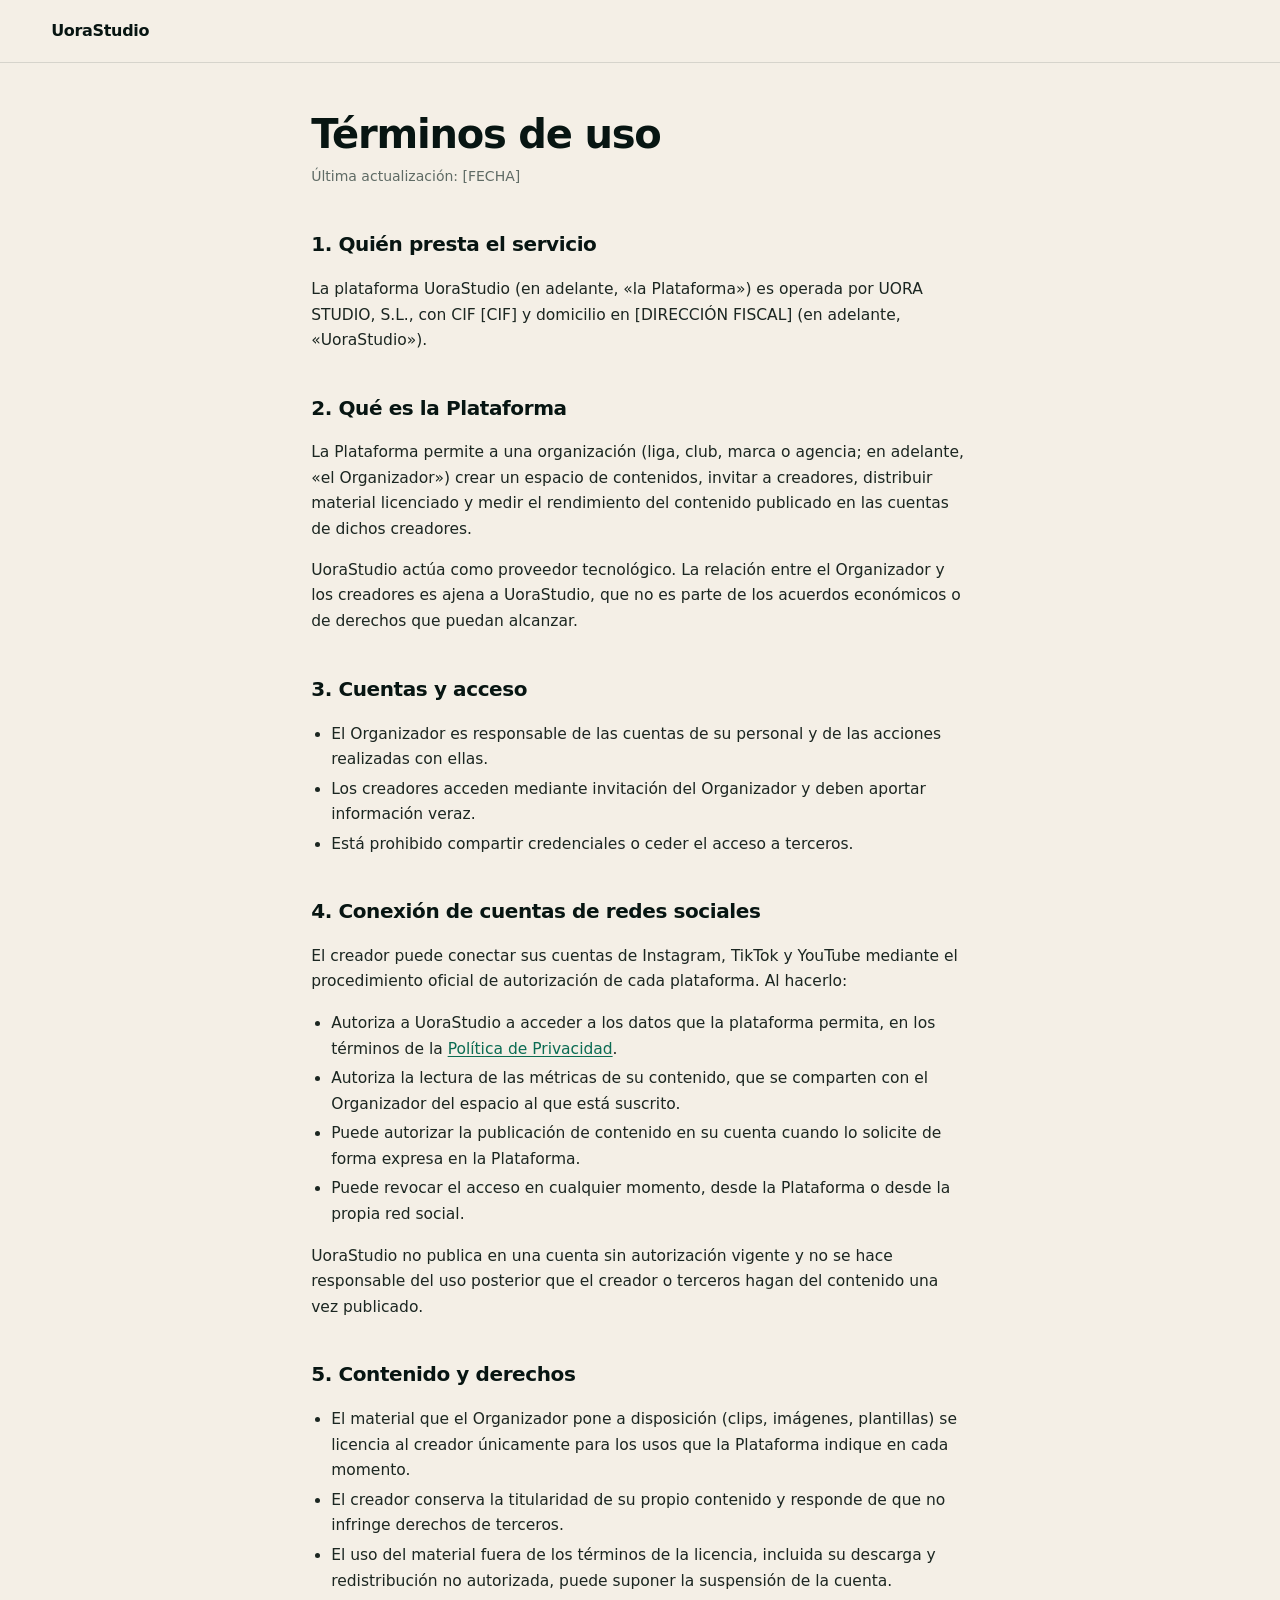
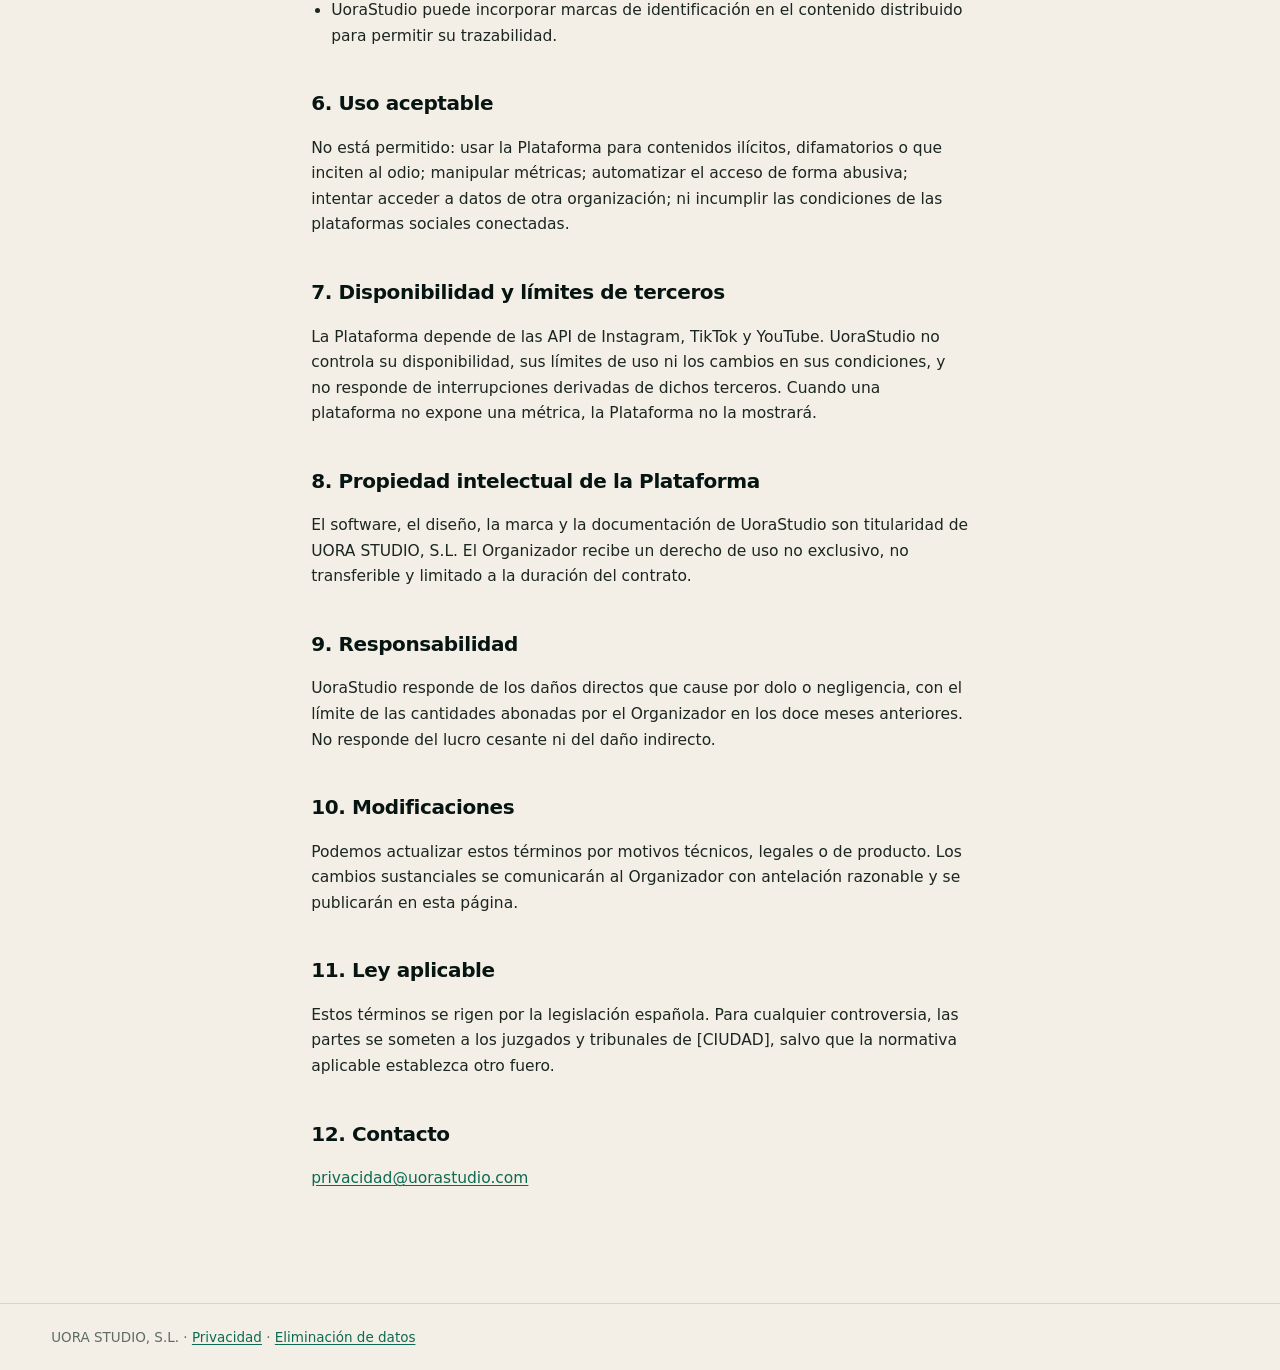
==== legal/terminos.html @ 4728e93a "Legal pages: privacy, terms, data deletion" ====
<!doctype html>
<html lang="es">
<head>
  <meta charset="utf-8" />
  <meta name="viewport" content="width=device-width, initial-scale=1" />
  <title>Términos de uso · UoraStudio</title>
  <meta name="description" content="Condiciones de uso de la plataforma UoraStudio." />
  <link rel="stylesheet" href="legal.css" />
</head>
<body>
  <header><a href="https://www.uorastudio.com">UoraStudio</a></header>
  <main>
    <h1>Términos de uso</h1>
    <p class="meta">Última actualización: <span data-legal="updated">[FECHA]</span></p>

    <h2>1. Quién presta el servicio</h2>
    <p>La plataforma UoraStudio (en adelante, «la Plataforma») es operada por UORA STUDIO, S.L., con CIF [CIF] y domicilio en [DIRECCIÓN FISCAL] (en adelante, «UoraStudio»).</p>

    <h2>2. Qué es la Plataforma</h2>
    <p>La Plataforma permite a una organización (liga, club, marca o agencia; en adelante, «el Organizador») crear un espacio de contenidos, invitar a creadores, distribuir material licenciado y medir el rendimiento del contenido publicado en las cuentas de dichos creadores.</p>
    <p>UoraStudio actúa como proveedor tecnológico. La relación entre el Organizador y los creadores es ajena a UoraStudio, que no es parte de los acuerdos económicos o de derechos que puedan alcanzar.</p>

    <h2>3. Cuentas y acceso</h2>
    <ul>
      <li>El Organizador es responsable de las cuentas de su personal y de las acciones realizadas con ellas.</li>
      <li>Los creadores acceden mediante invitación del Organizador y deben aportar información veraz.</li>
      <li>Está prohibido compartir credenciales o ceder el acceso a terceros.</li>
    </ul>

    <h2>4. Conexión de cuentas de redes sociales</h2>
    <p>El creador puede conectar sus cuentas de Instagram, TikTok y YouTube mediante el procedimiento oficial de autorización de cada plataforma. Al hacerlo:</p>
    <ul>
      <li>Autoriza a UoraStudio a acceder a los datos que la plataforma permita, en los términos de la <a href="privacidad.html">Política de Privacidad</a>.</li>
      <li>Autoriza la lectura de las métricas de su contenido, que se comparten con el Organizador del espacio al que está suscrito.</li>
      <li>Puede autorizar la publicación de contenido en su cuenta cuando lo solicite de forma expresa en la Plataforma.</li>
      <li>Puede revocar el acceso en cualquier momento, desde la Plataforma o desde la propia red social.</li>
    </ul>
    <p>UoraStudio no publica en una cuenta sin autorización vigente y no se hace responsable del uso posterior que el creador o terceros hagan del contenido una vez publicado.</p>

    <h2>5. Contenido y derechos</h2>
    <ul>
      <li>El material que el Organizador pone a disposición (clips, imágenes, plantillas) se licencia al creador únicamente para los usos que la Plataforma indique en cada momento.</li>
      <li>El creador conserva la titularidad de su propio contenido y responde de que no infringe derechos de terceros.</li>
      <li>El uso del material fuera de los términos de la licencia, incluida su descarga y redistribución no autorizada, puede suponer la suspensión de la cuenta.</li>
      <li>UoraStudio puede incorporar marcas de identificación en el contenido distribuido para permitir su trazabilidad.</li>
    </ul>

    <h2>6. Uso aceptable</h2>
    <p>No está permitido: usar la Plataforma para contenidos ilícitos, difamatorios o que inciten al odio; manipular métricas; automatizar el acceso de forma abusiva; intentar acceder a datos de otra organización; ni incumplir las condiciones de las plataformas sociales conectadas.</p>

    <h2>7. Disponibilidad y límites de terceros</h2>
    <p>La Plataforma depende de las API de Instagram, TikTok y YouTube. UoraStudio no controla su disponibilidad, sus límites de uso ni los cambios en sus condiciones, y no responde de interrupciones derivadas de dichos terceros. Cuando una plataforma no expone una métrica, la Plataforma no la mostrará.</p>

    <h2>8. Propiedad intelectual de la Plataforma</h2>
    <p>El software, el diseño, la marca y la documentación de UoraStudio son titularidad de UORA STUDIO, S.L. El Organizador recibe un derecho de uso no exclusivo, no transferible y limitado a la duración del contrato.</p>

    <h2>9. Responsabilidad</h2>
    <p>UoraStudio responde de los daños directos que cause por dolo o negligencia, con el límite de las cantidades abonadas por el Organizador en los doce meses anteriores. No responde del lucro cesante ni del daño indirecto.</p>

    <h2>10. Modificaciones</h2>
    <p>Podemos actualizar estos términos por motivos técnicos, legales o de producto. Los cambios sustanciales se comunicarán al Organizador con antelación razonable y se publicarán en esta página.</p>

    <h2>11. Ley aplicable</h2>
    <p>Estos términos se rigen por la legislación española. Para cualquier controversia, las partes se someten a los juzgados y tribunales de [CIUDAD], salvo que la normativa aplicable establezca otro fuero.</p>

    <h2>12. Contacto</h2>
    <p><a href="mailto:privacidad@uorastudio.com">privacidad@uorastudio.com</a></p>
  </main>
  <footer>UORA STUDIO, S.L. · <a href="privacidad.html">Privacidad</a> · <a href="eliminacion-de-datos.html">Eliminación de datos</a></footer>
</body>
</html>
---- legal/legal.css ----
:root{
  --black:#071512;--paper:#f4efe6;--lime:#c6ff4a;--aqua:#38e8c6;
  --text-gray:#5f6b65;--line:rgba(7,21,18,.12);
  --body:"Inter",system-ui,"Helvetica Neue",Helvetica,Arial,sans-serif
}
*{box-sizing:border-box}
body{margin:0;background:var(--paper);color:var(--black);font-family:var(--body);line-height:1.65;-webkit-font-smoothing:antialiased}
header{border-bottom:1px solid var(--line);padding:18px clamp(18px,4vw,56px)}
header a{display:inline-flex;align-items:center;gap:10px;text-decoration:none;color:var(--black);font-weight:700;letter-spacing:-.02em}
main{max-width:760px;margin:0 auto;padding:var(--pad,48px) clamp(18px,4vw,56px) 96px}
h1{font-size:clamp(28px,4vw,40px);line-height:1.15;letter-spacing:-.03em;margin:0 0 8px}
.meta{color:var(--text-gray);font-size:14px;margin:0 0 40px}
h2{font-size:20px;letter-spacing:-.02em;margin:38px 0 10px}
h3{font-size:16px;margin:24px 0 6px}
p,li{font-size:15.5px;color:#1b2621}
ul{padding-left:20px}
li{margin:4px 0}
a{color:#0b6b52;text-underline-offset:2px}
table{width:100%;border-collapse:collapse;margin:14px 0;font-size:14.5px}
th,td{text-align:left;padding:9px 10px;border-bottom:1px solid var(--line);vertical-align:top}
th{font-weight:700}
.box{background:#fff;border:1px solid var(--line);border-radius:10px;padding:16px 18px;margin:18px 0}
.box strong{display:block;margin-bottom:4px}
footer{border-top:1px solid var(--line);padding:22px clamp(18px,4vw,56px);color:var(--text-gray);font-size:13.5px}
code{background:#eae5db;padding:1px 5px;border-radius:4px;font-size:13.5px}
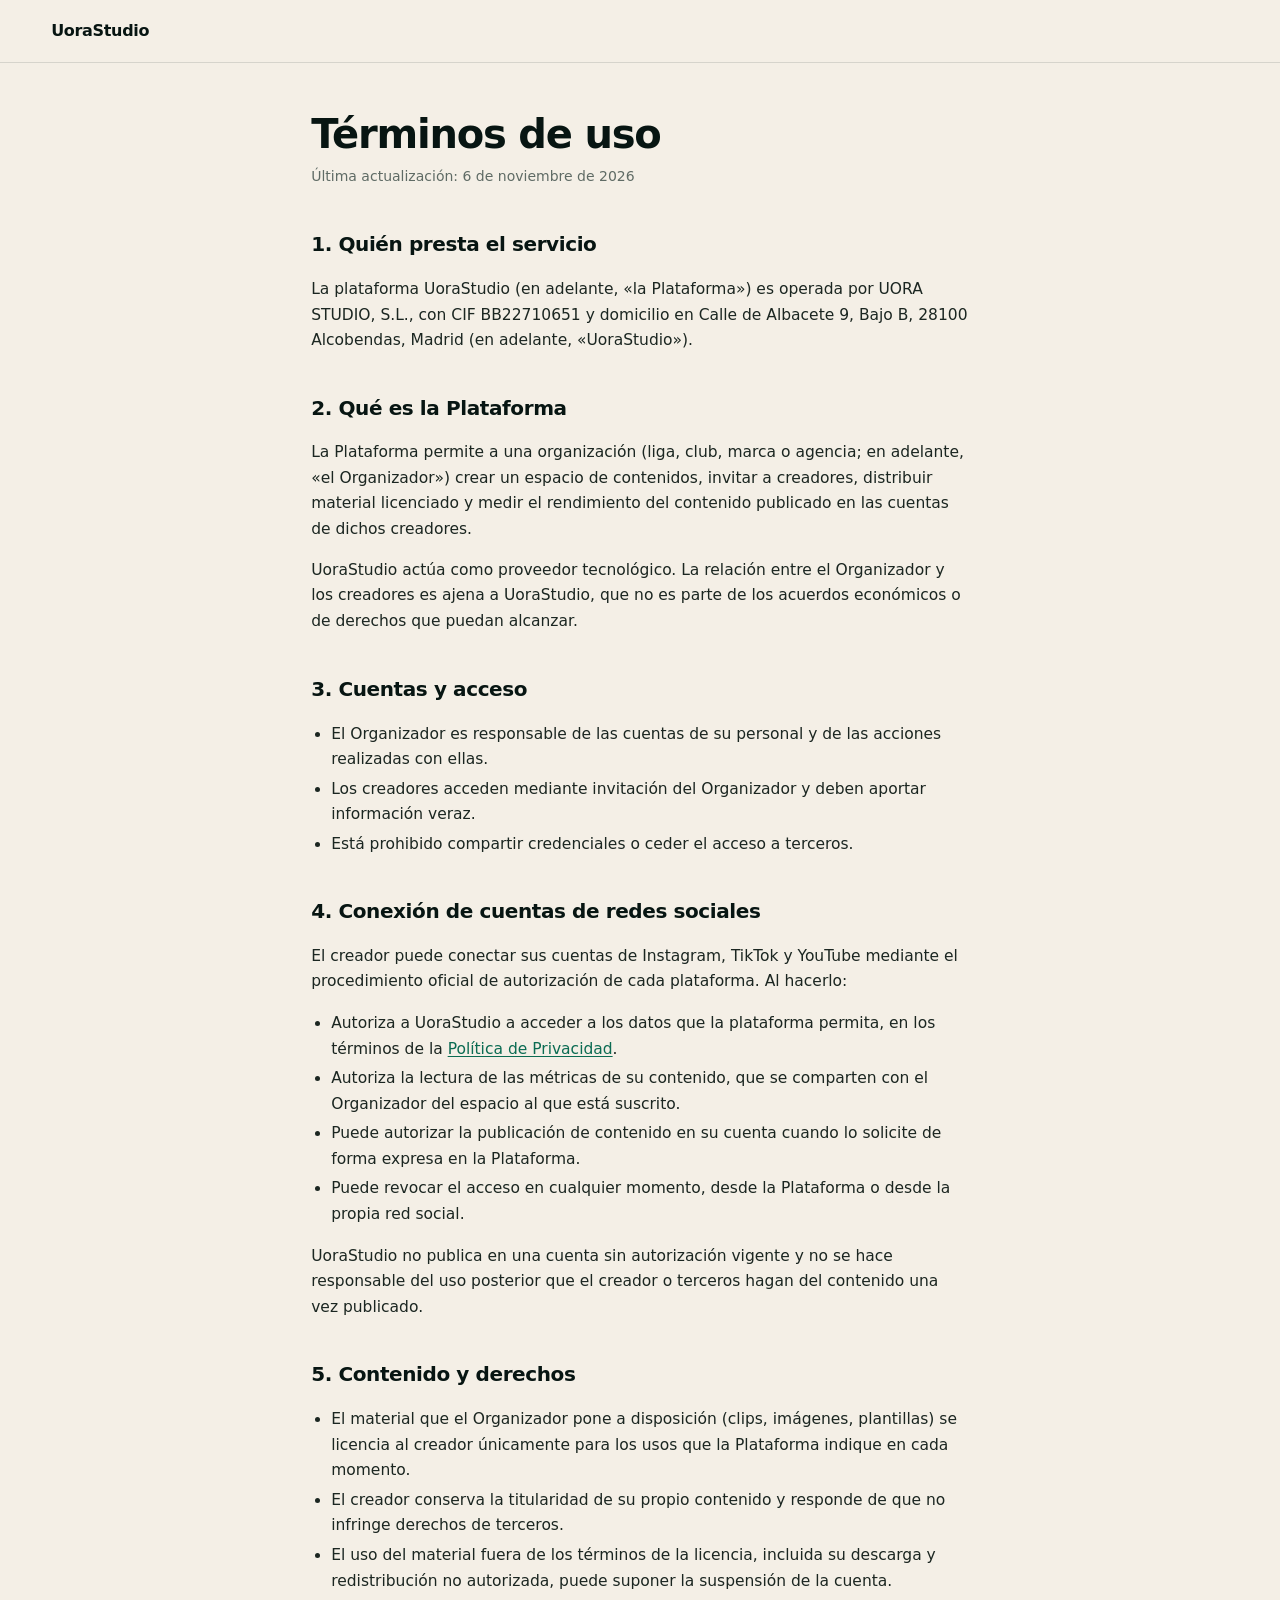
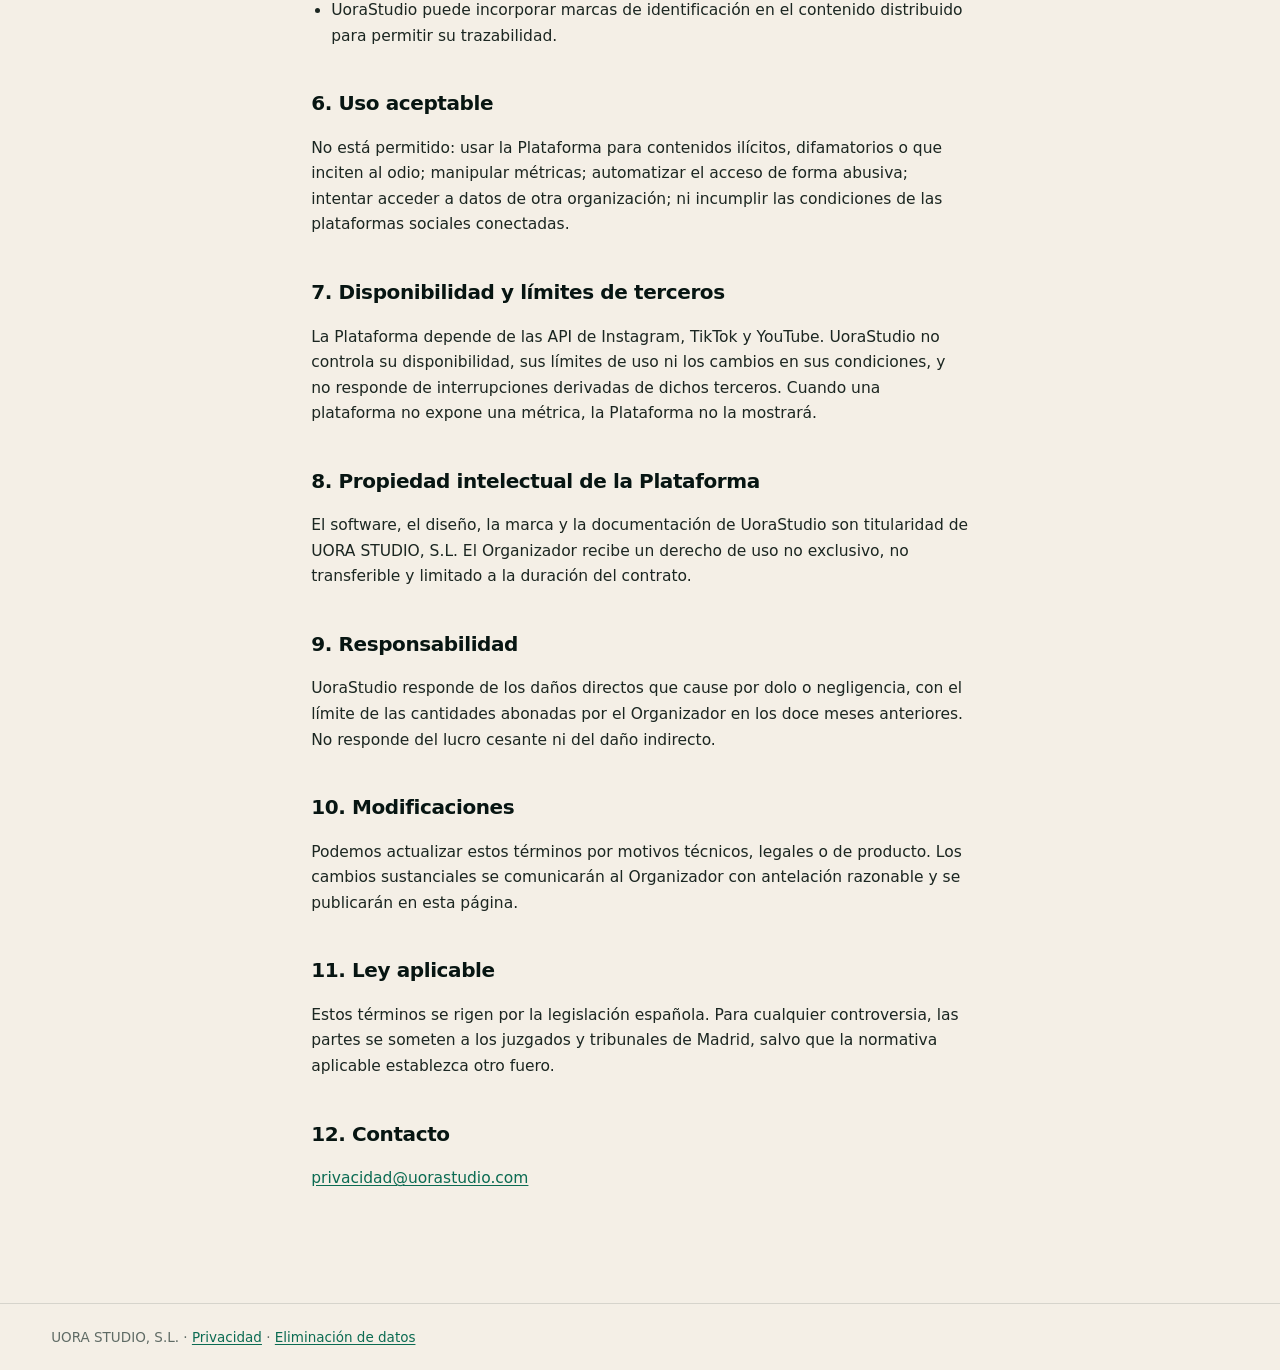
==== commit beb29245: "Legal: fill company data (CIF, address, date)" ====
--- a/legal/terminos.html
+++ b/legal/terminos.html
@@ -11,10 +11,10 @@
   <header><a href="https://www.uorastudio.com">UoraStudio</a></header>
   <main>
     <h1>Términos de uso</h1>
-    <p class="meta">Última actualización: <span data-legal="updated">[FECHA]</span></p>
+    <p class="meta">Última actualización: <span data-legal="updated">6 de noviembre de 2026</span></p>
 
     <h2>1. Quién presta el servicio</h2>
-    <p>La plataforma UoraStudio (en adelante, «la Plataforma») es operada por UORA STUDIO, S.L., con CIF [CIF] y domicilio en [DIRECCIÓN FISCAL] (en adelante, «UoraStudio»).</p>
+    <p>La plataforma UoraStudio (en adelante, «la Plataforma») es operada por UORA STUDIO, S.L., con CIF BB22710651 y domicilio en Calle de Albacete 9, Bajo B, 28100 Alcobendas, Madrid (en adelante, «UoraStudio»).</p>
 
     <h2>2. Qué es la Plataforma</h2>
     <p>La Plataforma permite a una organización (liga, club, marca o agencia; en adelante, «el Organizador») crear un espacio de contenidos, invitar a creadores, distribuir material licenciado y medir el rendimiento del contenido publicado en las cuentas de dichos creadores.</p>
@@ -61,7 +61,7 @@
     <p>Podemos actualizar estos términos por motivos técnicos, legales o de producto. Los cambios sustanciales se comunicarán al Organizador con antelación razonable y se publicarán en esta página.</p>
 
     <h2>11. Ley aplicable</h2>
-    <p>Estos términos se rigen por la legislación española. Para cualquier controversia, las partes se someten a los juzgados y tribunales de [CIUDAD], salvo que la normativa aplicable establezca otro fuero.</p>
+    <p>Estos términos se rigen por la legislación española. Para cualquier controversia, las partes se someten a los juzgados y tribunales de Madrid, salvo que la normativa aplicable establezca otro fuero.</p>
 
     <h2>12. Contacto</h2>
     <p><a href="mailto:privacidad@uorastudio.com">privacidad@uorastudio.com</a></p>
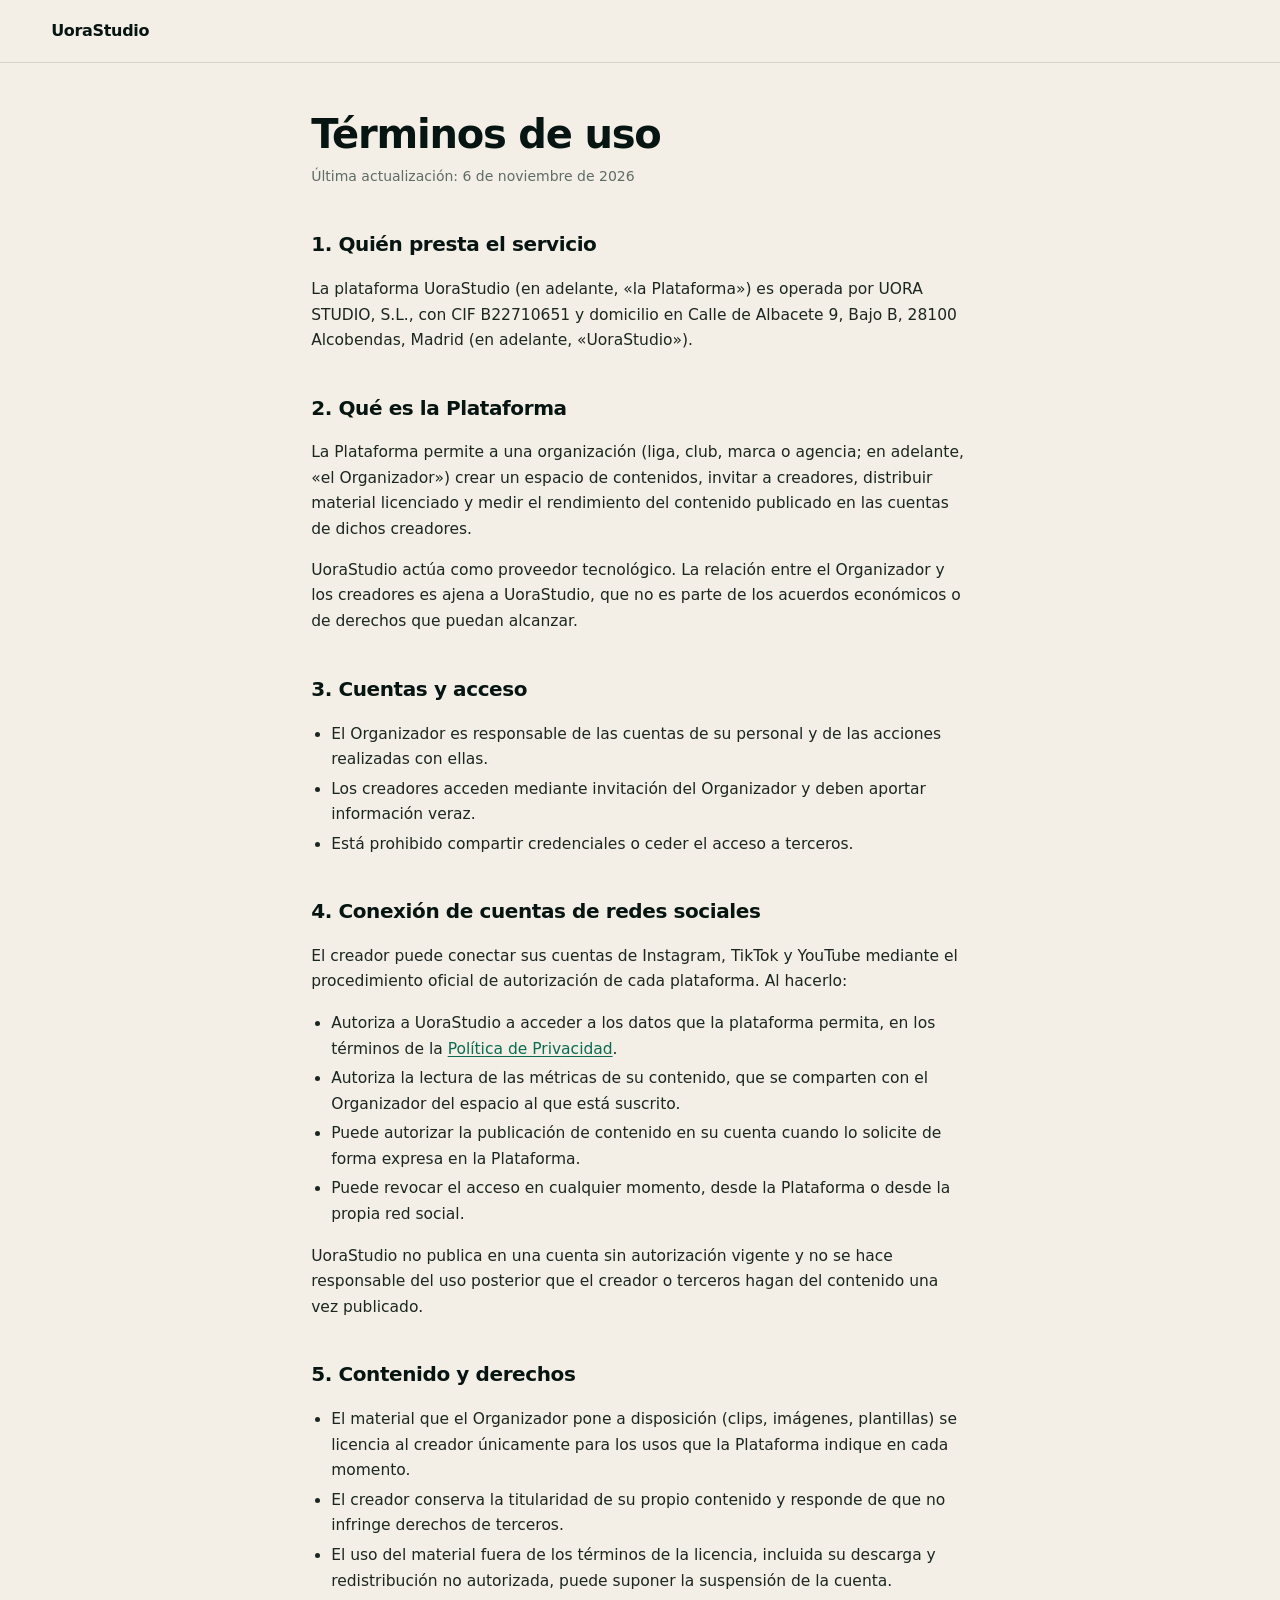
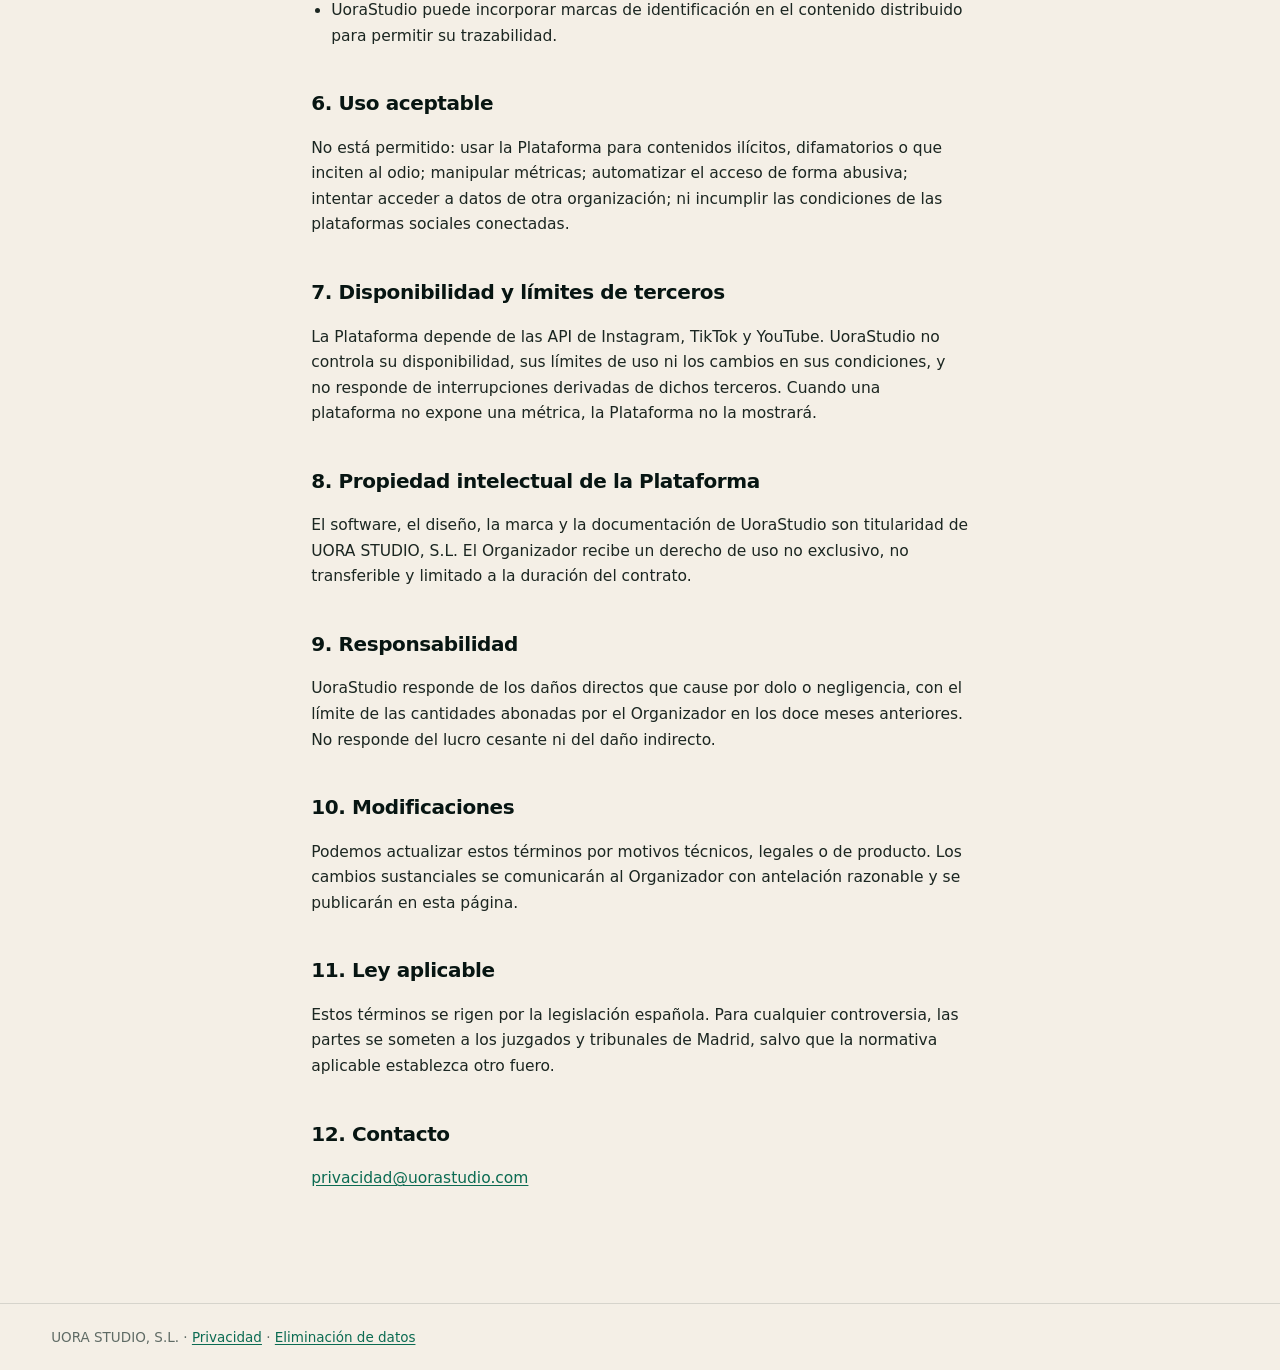
==== commit 06510757: "Legal: correct CIF to B22710651" ====
--- a/legal/terminos.html
+++ b/legal/terminos.html
@@ -14,7 +14,7 @@
     <p class="meta">Última actualización: <span data-legal="updated">6 de noviembre de 2026</span></p>
 
     <h2>1. Quién presta el servicio</h2>
-    <p>La plataforma UoraStudio (en adelante, «la Plataforma») es operada por UORA STUDIO, S.L., con CIF BB22710651 y domicilio en Calle de Albacete 9, Bajo B, 28100 Alcobendas, Madrid (en adelante, «UoraStudio»).</p>
+    <p>La plataforma UoraStudio (en adelante, «la Plataforma») es operada por UORA STUDIO, S.L., con CIF B22710651 y domicilio en Calle de Albacete 9, Bajo B, 28100 Alcobendas, Madrid (en adelante, «UoraStudio»).</p>
 
     <h2>2. Qué es la Plataforma</h2>
     <p>La Plataforma permite a una organización (liga, club, marca o agencia; en adelante, «el Organizador») crear un espacio de contenidos, invitar a creadores, distribuir material licenciado y medir el rendimiento del contenido publicado en las cuentas de dichos creadores.</p>
